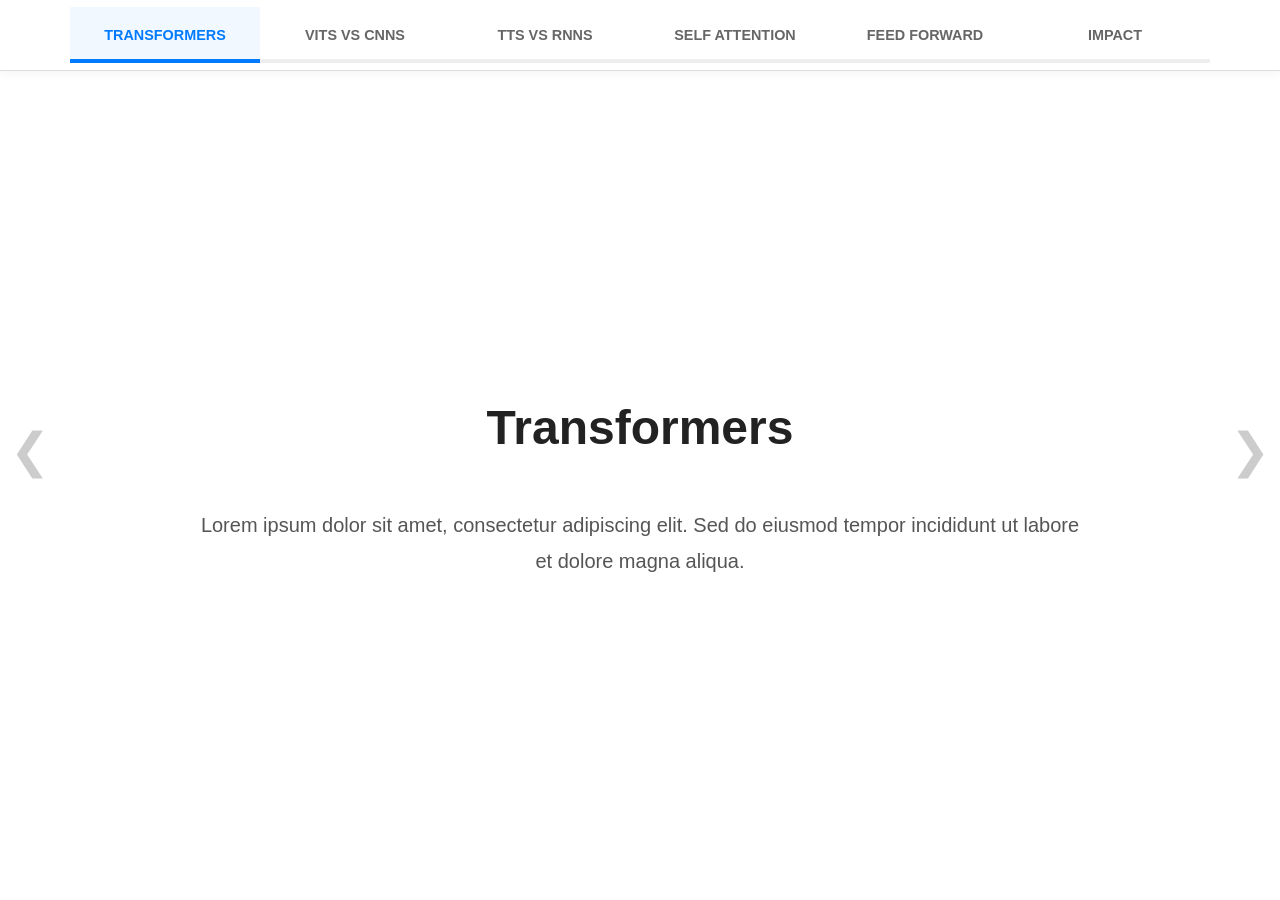
==== index.html @ aa6d5905 "Added main website structure; Added main website styling" ====
<!doctype html>
<html lang="en">
    <head>
        <meta charset="UTF-8" />
        <meta name="viewport" content="width=device-width, initial-scale=1.0" />
        <title>Transformer Models: Changing AI</title>
        <link rel="stylesheet" href="style.css" />
    </head>
    <body>
        <header>
            <button class="hamburger" id="hamburger-menu" aria-label="Menu">
                &#9776;
            </button>
            <nav class="horizontal-menu">
                <div class="completion-bar-container">
                    <div class="completion-bar"></div>
                </div>
                <ul>
                    <li data-page="transformers" class="active">
                        <a href="#transformers">Transformers</a>
                    </li>
                    <li data-page="vision-vs-cnns">
                        <a href="#vision-vs-cnns">ViTs VS CNNs</a>
                    </li>
                    <li data-page="text-vs-rnns">
                        <a href="#text-vs-rnns">TTs VS RNNs</a>
                    </li>
                    <li data-page="self-attention">
                        <a href="#self-attention">Self Attention</a>
                    </li>
                    <li data-page="feed-forward">
                        <a href="#feed-forward">Feed Forward</a>
                    </li>
                    <li data-page="how-changed-ai">
                        <a href="#how-changed-ai">Impact</a>
                    </li>
                </ul>
            </nav>
        </header>

        <main class="content-wrapper">
            <section id="transformers" class="page active">
                <h1>Transformers</h1>
                <p>
                    Lorem ipsum dolor sit amet, consectetur adipiscing elit. Sed
                    do eiusmod tempor incididunt ut labore et dolore magna
                    aliqua.
                </p>
            </section>

            <section id="vision-vs-cnns" class="page">
                <h1>Vision Transformers VS CNNs</h1>
                <p>
                    Ut enim ad minim veniam, quis nostrud exercitation ullamco
                    laboris nisi ut aliquip ex ea commodo consequat.
                </p>
            </section>

            <section id="text-vs-rnns" class="page">
                <h1>Text Transformers VS RNNs</h1>
                <p>
                    Duis aute irure dolor in reprehenderit in voluptate velit
                    esse cillum dolore eu fugiat nulla pariatur.
                </p>
            </section>

            <section id="self-attention" class="page">
                <h1>Self Attention</h1>
                <p>
                    Excepteur sint occaecat cupidatat non proident, sunt in
                    culpa qui officia deserunt mollit anim id est laborum.
                </p>
            </section>

            <section id="feed-forward" class="page">
                <h1>Feed Forward</h1>
                <p>
                    Curabitur pretium tincidunt lacus. Nulla gravida orci a
                    odio. Nullam varius, turpis et commodo pharetra, est eros
                    bibendum elit.
                </p>
            </section>

            <section id="how-changed-ai" class="page">
                <h1>How Transformers Changed AI</h1>
                <p>
                    Fusce aliquet accumsan sapien. Etiam quis quam. Etiam fersit
                    amet veroeros feugiat tempus.
                </p>
            </section>
        </main>

        <div class="navigation-buttons">
            <button id="left-button" class="nav-button">&#10094;</button>
            <button id="right-button" class="nav-button">&#10095;</button>
        </div>

        <script src="script.js"></script>
    </body>
</html>
---- style.css ----
/* General Reset and Body Styles */
body {
    font-family: "Segoe UI", Tahoma, Geneva, Verdana, sans-serif;
    margin: 0;
    padding: 0;
    overflow-x: hidden;
    background-color: #f8f9fa;
    color: #333;
}

/* Header and Navigation */
header {
    background-color: #ffffff;
    border-bottom: 1px solid #ddd;
    position: fixed;
    width: 100%;
    height: 70px;
    top: 0;
    left: 0;
    z-index: 2000;
    display: flex;
    align-items: center;
    box-shadow: 0 2px 10px rgba(0, 0, 0, 0.05);
}

.hamburger {
    display: none;
    background: none;
    border: none;
    font-size: 2rem;
    cursor: pointer;
    padding: 0 20px;
    color: #333;
    z-index: 2100;
}

.horizontal-menu {
    width: 100%;
    max-width: 1400px;
    margin: 0 auto;
    padding: 0 70px; /* Space for the global arrow buttons area */
    box-sizing: border-box;
    position: relative;
}

.horizontal-menu ul {
    list-style: none;
    padding: 0;
    margin: 0;
    display: flex;
    justify-content: space-between;
    align-items: center;
    flex-wrap: nowrap; /* Force constant horizontal line */
}

.horizontal-menu li {
    flex: 1;
    text-align: center;
    min-width: 120px; /* Force minimum size to prevent overlap */
}

.horizontal-menu a {
    display: block;
    padding: 20px 5px;
    text-decoration: none;
    color: #666;
    font-size: 0.9rem;
    font-weight: 600;
    text-transform: uppercase;
    transition: all 0.3s ease;
    white-space: nowrap;
}

.horizontal-menu li.active a {
    color: #007bff;
    background-color: rgba(0, 123, 255, 0.05);
}

.horizontal-menu a:hover {
    color: #007bff;
}

/* Completion Bar Container */
/* Positioned exactly at the bottom of the header, constrained to menu width */
.completion-bar-container {
    position: absolute;
    bottom: 0;
    left: 70px;
    right: 70px;
    height: 4px;
    background-color: #eee;
    z-index: 2001;
}

.completion-bar {
    height: 100%;
    width: 0%;
    background-color: #007bff;
    transition: width 0.4s cubic-bezier(0.4, 0, 0.2, 1);
}

/* Global Navigation Buttons (LEFT/RIGHT) */
.navigation-buttons {
    position: fixed;
    top: 0;
    left: 0;
    width: 100%;
    height: 100vh;
    pointer-events: none; /* Let clicks pass to content unless hitting a button */
    z-index: 1500;
}

.nav-button {
    pointer-events: all;
    position: absolute;
    top: 50%;
    transform: translateY(-50%);
    width: 60px;
    height: 300px; /* Tall and thin */
    background-color: transparent;
    border: none;
    font-size: 3rem;
    color: rgba(0, 0, 0, 0.2);
    cursor: pointer;
    display: flex;
    align-items: center;
    justify-content: center;
    transition: all 0.3s ease;
    user-select: none;
}

.nav-button:hover:not(:disabled) {
    color: #007bff;
    background-color: rgba(0, 123, 255, 0.05);
}

.nav-button:disabled {
    opacity: 0.1;
    cursor: default;
}

#left-button {
    left: 0;
    border-radius: 0 10px 10px 0;
}

#right-button {
    right: 0;
    border-radius: 10px 0 0 10px;
}

/* Main Content Wrapper */
.content-wrapper {
    display: flex;
    width: 600vw; /* 6 pages * 100vw */
    height: 100vh;
    transition: transform 0.6s cubic-bezier(0.645, 0.045, 0.355, 1);
}

/* Individual Page Sections */
.page {
    width: 100vw;
    height: 100vh;
    box-sizing: border-box;
    padding: 100px 80px 40px 80px; /* Top padding to clear header */
    display: flex;
    flex-direction: column;
    justify-content: center;
    align-items: center;
    text-align: center;
    background-color: #ffffff;
}

/* Alternating background colors for sections */
.page:nth-child(even) {
    background-color: #fcfcfc;
}

.page h1 {
    font-size: 3rem;
    margin-bottom: 2rem;
    color: #222;
}

.page p {
    font-size: 1.25rem;
    max-width: 900px;
    line-height: 1.8;
    color: #555;
}

/* Responsive adjustments */
@media (max-width: 900px) {
    .hamburger {
        display: block;
    }

    .horizontal-menu {
        display: none;
        position: fixed;
        top: 70px;
        left: 0;
        width: 100%;
        height: auto;
        background-color: #ffffff;
        padding: 10px 0;
        box-shadow: 0 10px 10px rgba(0, 0, 0, 0.05);
    }

    .horizontal-menu.active {
        display: block;
    }

    .horizontal-menu ul {
        flex-direction: column;
        align-items: center;
    }

    .horizontal-menu li {
        width: 100%;
        min-width: unset;
    }

    .horizontal-menu a {
        padding: 15px 0;
    }

    .completion-bar-container {
        display: none;
    }

    .nav-button {
        height: 150px;
        width: 40px;
        font-size: 2rem;
    }

    .page h1 {
        font-size: 2rem;
    }

    .page p {
        font-size: 1rem;
    }
}
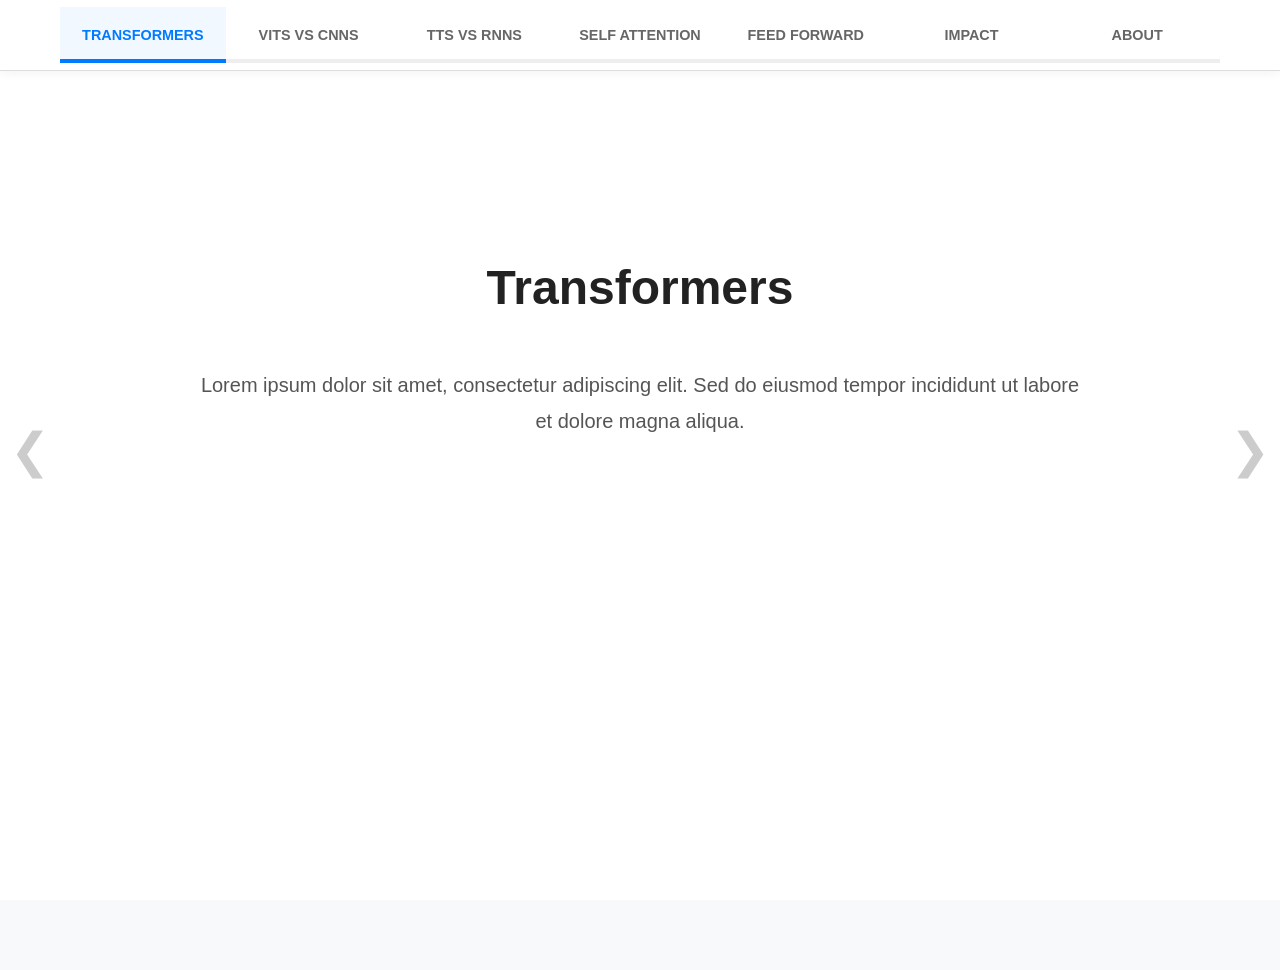
==== commit 60812400: "Added about page placeholder; Added mobile header and hamburger menu; Added layout frame for page 2" ====
--- a/index.html
+++ b/index.html
@@ -11,6 +11,10 @@
             <button class="hamburger" id="hamburger-menu" aria-label="Menu">
                 &#9776;
             </button>
+            <span
+                class="mobile-page-title"
+                id="mobile-current-page-title"
+            ></span>
             <nav class="horizontal-menu">
                 <div class="completion-bar-container">
                     <div class="completion-bar"></div>
@@ -34,6 +38,9 @@
                     <li data-page="how-changed-ai">
                         <a href="#how-changed-ai">Impact</a>
                     </li>
+                    <li data-page="about">
+                        <a href="#about">About</a>
+                    </li>
                 </ul>
             </nav>
         </header>
@@ -50,10 +57,167 @@
 
             <section id="vision-vs-cnns" class="page">
                 <h1>Vision Transformers VS CNNs</h1>
-                <p>
-                    Ut enim ad minim veniam, quis nostrud exercitation ullamco
-                    laboris nisi ut aliquip ex ea commodo consequat.
-                </p>
+
+                <p class="centered-paragraph">
+                    The landscape of computer vision has been dramatically
+                    reshaped by the advent of Vision Transformers (ViTs),
+                    challenging the long-standing dominance of Convolutional
+                    Neural Networks (CNNs). While CNNs excel at capturing local
+                    patterns through their hierarchical convolutional filters,
+                    ViTs leverage self-attention mechanisms to model global
+                    relationships across image patches.
+                </p>
+
+                <div class="two-column-section">
+                    <div class="column image-left">
+                        <img
+                            src="placeholder_cnn.jpg"
+                            alt="CNN Architecture Diagram"
+                            style="width: 100%; height: auto"
+                        />
+                    </div>
+                    <div class="column text-right">
+                        <p>
+                            CNNs have been the workhorse of computer vision for
+                            years, thanks to their ability to learn spatial
+                            hierarchies. Their convolutional layers act like
+                            feature detectors, starting with simple edges and
+                            textures and building up to complex object parts.
+                            This inductive bias makes them highly efficient for
+                            image tasks, especially when data is limited.
+                        </p>
+                    </div>
+                </div>
+
+                <div class="two-column-section">
+                    <div class="column text-left">
+                        <p>
+                            Vision Transformers, on the other hand, treat an
+                            image as a sequence of flattened patches. The
+                            self-attention mechanism then allows each patch to
+                            attend to all other patches, enabling the model to
+                            capture long-range dependencies and global context.
+                            This approach, while computationally intensive, has
+                            shown remarkable performance, particularly on
+                            large-scale datasets.
+                        </p>
+                    </div>
+                    <div class="column image-right">
+                        <img
+                            src="placeholder_vit.jpg"
+                            alt="ViT Architecture Diagram"
+                            style="width: 100%; height: auto"
+                        />
+                    </div>
+                </div>
+
+                <div class="triple-image-gallery">
+                    <img src="placeholder_img1.jpg" alt="Image 1" />
+                    <img src="placeholder_img2.jpg" alt="Image 2" />
+                    <img src="placeholder_img3.jpg" alt="Image 3" />
+                </div>
+
+                <p class="long-paragraph">
+                    The debate between ViTs and CNNs is not about which is
+                    universally superior, but rather about their complementary
+                    strengths. CNNs offer strong inductive biases beneficial for
+                    image data, requiring less data to train effectively. ViTs,
+                    with their attention-based global reasoning, can achieve
+                    state-of-the-art results, especially when trained on massive
+                    datasets, and show promise in unifying sequence and vision
+                    modeling. Hybrid architectures that combine elements of both
+                    are also emerging as a promising direction, aiming to
+                    leverage the best of both worlds. The choice often depends
+                    on the specific task, dataset size, and computational
+                    resources available.
+                </p>
+
+                <div class="double-image-gallery">
+                    <figure>
+                        <img
+                            src="placeholder_vit_vs_cnn_a.jpg"
+                            alt="ViT vs CNN Comparison A"
+                        />
+                        <figcaption>CNN Feature Maps</figcaption>
+                    </figure>
+                    <figure>
+                        <img
+                            src="placeholder_vit_vs_cnn_b.jpg"
+                            alt="ViT vs CNN Comparison B"
+                        />
+                        <figcaption>ViT Attention Heatmap</figcaption>
+                    </figure>
+                </div>
+
+                <p>
+                    Performance metrics often show ViTs catching up or
+                    surpassing CNNs on benchmarks like ImageNet, especially with
+                    larger models and training data. However, CNNs remain
+                    competitive and often more efficient for many real-world
+                    applications where data might be scarce or computational
+                    budgets are tight.
+                </p>
+
+                <div class="single-image-block">
+                    <img
+                        src="placeholder_hybrid.jpg"
+                        alt="Hybrid Model Diagram"
+                    />
+                </div>
+
+                <p>
+                    The ongoing research aims to bridge the gap, developing more
+                    data-efficient ViTs and more globally-aware CNNs.
+                    Understanding the fundamental differences in how these
+                    architectures process information is key to choosing the
+                    right tool for a given computer vision problem.
+                </p>
+
+                <div class="table-container">
+                    <table>
+                        <thead>
+                            <tr>
+                                <th>Feature</th>
+                                <th>CNN</th>
+                                <th>ViT</th>
+                            </tr>
+                        </thead>
+                        <tbody>
+                            <tr>
+                                <td>Primary Mechanism</td>
+                                <td>Convolutional Filters</td>
+                                <td>Self-Attention</td>
+                            </tr>
+                            <tr>
+                                <td>Data Processing</td>
+                                <td>Local Receptive Fields</td>
+                                <td>Global Context (via patches)</td>
+                            </tr>
+                            <tr>
+                                <td>Inductive Bias</td>
+                                <td>
+                                    Strong (locality, translation invariance)
+                                </td>
+                                <td>Weak (learned from data)</td>
+                            </tr>
+                            <tr>
+                                <td>Data Requirements</td>
+                                <td>Moderate</td>
+                                <td>High</td>
+                            </tr>
+                            <tr>
+                                <td>Performance (Large Data)</td>
+                                <td>Excellent</td>
+                                <td>State-of-the-art</td>
+                            </tr>
+                            <tr>
+                                <td>Efficiency (Small Data)</td>
+                                <td>Higher</td>
+                                <td>Lower</td>
+                            </tr>
+                        </tbody>
+                    </table>
+                </div>
             </section>
 
             <section id="text-vs-rnns" class="page">
@@ -87,6 +251,24 @@
                     Fusce aliquet accumsan sapien. Etiam quis quam. Etiam fersit
                     amet veroeros feugiat tempus.
                 </p>
+            </section>
+
+            <section id="about" class="page">
+                <h1>About This Project</h1>
+                <p>
+                    This single-page website was created to demonstrate the
+                    impact of Transformer models on the field of Artificial
+                    Intelligence. It covers key concepts, comparisons with
+                    traditional models, and how Transformers have revolutionized
+                    various domains from Natural Language Processing to Computer
+                    Vision.
+                </p>
+                <p>
+                    The design emphasizes a sequential viewing experience with
+                    horizontal scrolling, a dynamic completion bar, and
+                    intuitive navigation.
+                </p>
+                <p>Made with HTML, CSS, and JavaScript.</p>
             </section>
         </main>
 
--- a/style.css
+++ b/style.css
@@ -6,6 +6,7 @@
     overflow-x: hidden;
     background-color: #f8f9fa;
     color: #333;
+    scroll-behavior: smooth; /* Added for smooth scrolling */
 }
 
 /* Header and Navigation */
@@ -34,11 +35,22 @@
     z-index: 2100;
 }
 
+.mobile-page-title {
+    display: none; /* Hidden by default on desktop */
+    font-size: 1.1rem;
+    font-weight: 600;
+    color: #333;
+    text-transform: uppercase;
+    white-space: nowrap;
+    overflow: hidden;
+    text-overflow: ellipsis;
+}
+
 .horizontal-menu {
     width: 100%;
-    max-width: 1400px;
-    margin: 0 auto;
-    padding: 0 70px; /* Space for the global arrow buttons area */
+    max-width: 100%;
+    margin: 0;
+    padding: 0 60px; /* Match button width */
     box-sizing: border-box;
     position: relative;
 }
@@ -85,8 +97,8 @@
 .completion-bar-container {
     position: absolute;
     bottom: 0;
-    left: 70px;
-    right: 70px;
+    left: 60px;
+    right: 60px;
     height: 4px;
     background-color: #eee;
     z-index: 2001;
@@ -152,23 +164,29 @@
 /* Main Content Wrapper */
 .content-wrapper {
     display: flex;
-    width: 600vw; /* 6 pages * 100vw */
+    width: 700vw; /* 7 pages * 100vw */
     height: 100vh;
+    padding-top: 70px; /* Push content down to clear the fixed header */
     transition: transform 0.6s cubic-bezier(0.645, 0.045, 0.355, 1);
 }
 
 /* Individual Page Sections */
 .page {
     width: 100vw;
-    height: 100vh;
+    height: calc(
+        100vh - 70px
+    ); /* Adjust height to fit below header (header height is 70px) */
     box-sizing: border-box;
-    padding: 100px 80px 40px 80px; /* Top padding to clear header */
+    padding: 40px 80px; /* Internal padding, top space handled by .content-wrapper */
     display: flex;
     flex-direction: column;
-    justify-content: center;
+    /* Removed justify-content: center to allow content to start from top */
     align-items: center;
     text-align: center;
     background-color: #ffffff;
+    overflow-y: auto; /* Enable vertical scrolling for content that exceeds page height */
+    padding-top: 150px; /* Adjusted internal top padding to position title lower */
+    padding-bottom: 40px; /* Add internal bottom padding to text */
 }
 
 /* Alternating background colors for sections */
@@ -191,8 +209,19 @@
 
 /* Responsive adjustments */
 @media (max-width: 900px) {
+    header {
+        justify-content: space-between; /* Distribute items */
+    }
+
     .hamburger {
         display: block;
+    }
+
+    .mobile-page-title {
+        display: block; /* Show on mobile */
+        flex-grow: 1; /* Take available space */
+        text-align: center; /* Center the text */
+        margin-right: 20px; /* Space from right edge or next element */
     }
 
     .horizontal-menu {
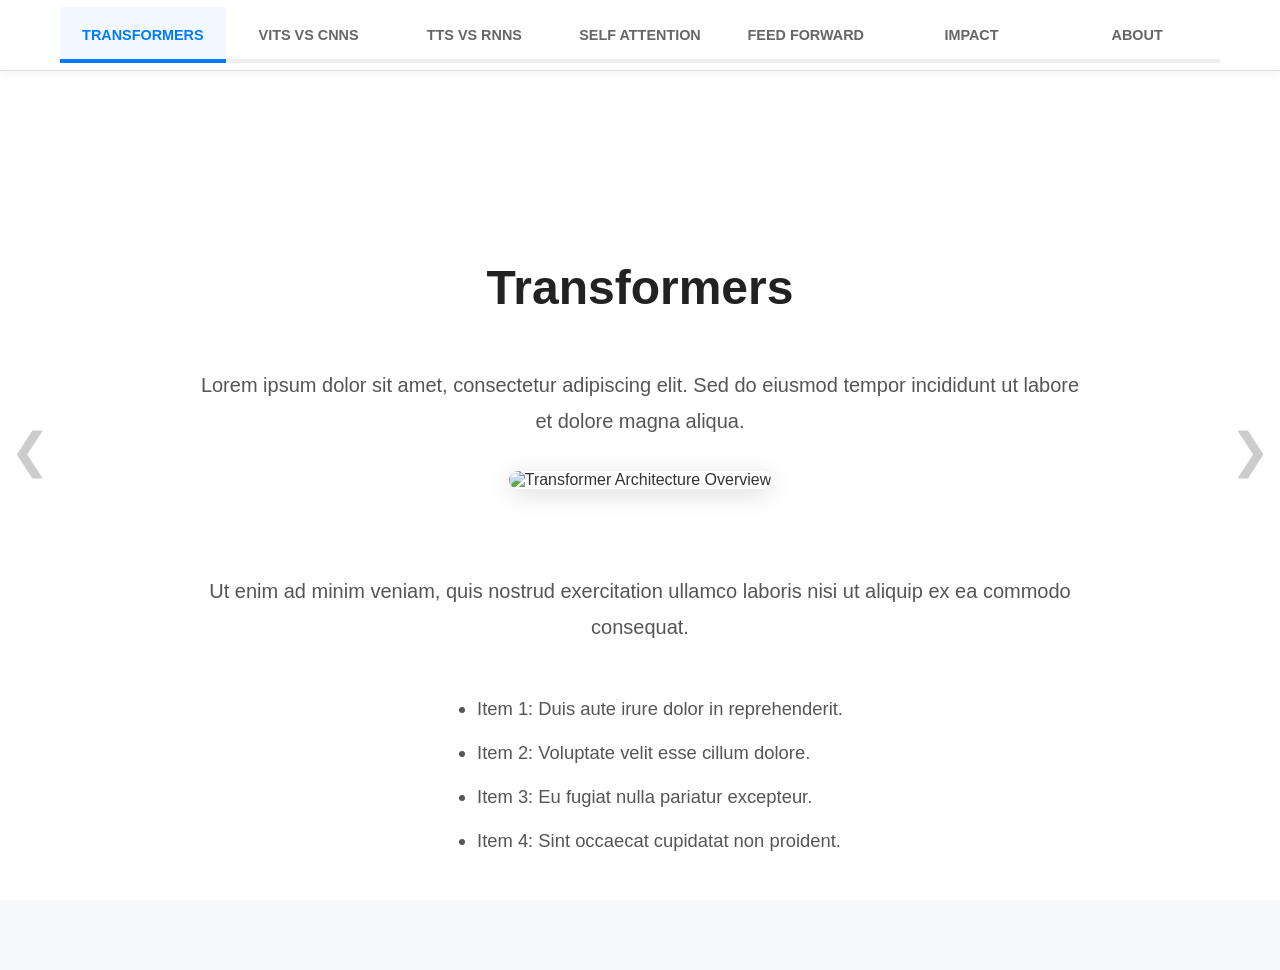
==== commit 8228f6b4: "Added layout for pages 1 and 5; Fixed about page duplicate bug" ====
--- a/index.html
+++ b/index.html
@@ -53,6 +53,36 @@
                     do eiusmod tempor incididunt ut labore et dolore magna
                     aliqua.
                 </p>
+                <div class="single-image-block">
+                    <img
+                        src="placeholder_trans1.jpg"
+                        alt="Transformer Architecture Overview"
+                    />
+                </div>
+                <p>
+                    Ut enim ad minim veniam, quis nostrud exercitation ullamco
+                    laboris nisi ut aliquip ex ea commodo consequat.
+                </p>
+                <ul>
+                    <li>Item 1: Duis aute irure dolor in reprehenderit.</li>
+                    <li>Item 2: Voluptate velit esse cillum dolore.</li>
+                    <li>Item 3: Eu fugiat nulla pariatur excepteur.</li>
+                    <li>Item 4: Sint occaecat cupidatat non proident.</li>
+                </ul>
+                <div class="two-column-section">
+                    <div class="column text-left">
+                        <p>
+                            Sunt in culpa qui officia deserunt mollit anim id
+                            est laborum. Curabitur pretium tincidunt lacus.
+                        </p>
+                    </div>
+                    <div class="column image-right">
+                        <img
+                            src="placeholder_trans2.jpg"
+                            alt="Attention Mechanism"
+                        />
+                    </div>
+                </div>
             </section>
 
             <section id="vision-vs-cnns" class="page">
@@ -223,26 +253,180 @@
             <section id="text-vs-rnns" class="page">
                 <h1>Text Transformers VS RNNs</h1>
                 <p>
+                    Lorem ipsum dolor sit amet, consectetur adipiscing elit.
+                    Vestibulum in neque et nisl elementum pretium.
+                </p>
+                <div class="single-image-block">
+                    <img
+                        src="placeholder_rnn_vs_transformer.jpg"
+                        alt="RNN vs Transformer"
+                    />
+                </div>
+                <p>
+                    Sed do eiusmod tempor incididunt ut labore et dolore magna
+                    aliqua. Ut enim ad minim veniam, quis nostrud exercitation
+                    ullamco laboris.
+                </p>
+                <ol>
+                    <li>Item 1: Consectetur adipiscing elit.</li>
+                    <li>Item 2: Mauris vitae ultricies leo integer.</li>
+                    <li>Item 3: Pharetra massa massa ultricies mi.</li>
+                </ol>
+                <p>
                     Duis aute irure dolor in reprehenderit in voluptate velit
                     esse cillum dolore eu fugiat nulla pariatur.
                 </p>
+                <ol>
+                    <li>Item A: Vel pretium lectus quam id leo in.</li>
+                    <li>Item B: Cras sed felis eget velit aliquet sagittis.</li>
+                    <li>Item C: Ornare suspendisse sed nisi lacus sed.</li>
+                </ol>
             </section>
 
             <section id="self-attention" class="page">
                 <h1>Self Attention</h1>
                 <p>
+                    Ut enim ad minim veniam, quis nostrud exercitation ullamco
+                    laboris nisi ut aliquip ex ea commodo consequat.
+                </p>
+                <div class="two-column-section">
+                    <div class="column text-left">
+                        <p>
+                            Duis aute irure dolor in reprehenderit in voluptate
+                            velit esse cillum dolore eu fugiat nulla pariatur.
+                        </p>
+                    </div>
+                    <div class="column image-right">
+                        <img
+                            src="placeholder_sa1.jpg"
+                            alt="Self Attention Part 1"
+                        />
+                    </div>
+                </div>
+                <p>
                     Excepteur sint occaecat cupidatat non proident, sunt in
                     culpa qui officia deserunt mollit anim id est laborum.
                 </p>
+                <div class="single-image-block">
+                    <img src="placeholder_sa2.jpg" alt="Attention Matrix" />
+                </div>
+                <p>
+                    Curabitur pretium tincidunt lacus. Nulla gravida orci a
+                    odio. Nullam varius, turpis et commodo pharetra, est eros
+                    bibendum.
+                </p>
+                <div class="two-column-section">
+                    <div class="column image-left">
+                        <img
+                            src="placeholder_sa3.jpg"
+                            alt="Queries, Keys, Values"
+                        />
+                    </div>
+                    <div class="column text-right">
+                        <p>
+                            Fusce aliquet accumsan sapien. Etiam quis quam.
+                            Etiam fersit amet veroeros feugiat tempus.
+                        </p>
+                    </div>
+                </div>
+                <p>
+                    Donec pretium vulputate sapien nec sagittis aliquam
+                    malesuada. Elementum tempus egestas sed sed risus pretium
+                    quam vulputate.
+                </p>
+                <div class="two-column-section">
+                    <div class="column text-left">
+                        <p>
+                            Sit amet facilisis magna etiam tempor orci eu
+                            lobortis. Purus ut faucibus pulvinar elementum
+                            integer enim neque.
+                        </p>
+                    </div>
+                    <div class="column image-right">
+                        <img src="placeholder_sa4.jpg" alt="Attention Heads" />
+                    </div>
+                </div>
+                <p>
+                    Leo integer malesuada nunc vel risus commodo viverra
+                    maecenas. Tincidunt tortor aliquam nulla facilisi cras
+                    fermentum odio eu.
+                </p>
+                <div class="single-image-block">
+                    <img
+                        src="placeholder_sa5.jpg"
+                        alt="Scaled Dot-Product Attention"
+                    />
+                </div>
+                <p>
+                    Nisl pretium fusce id velit ut tortor. Pharetra diam sit
+                    amet nisl suscipit adipiscing bibendum est.
+                </p>
+                <ul>
+                    <li>Feature A: Elementum pulvinar etiam non quam.</li>
+                    <li>
+                        Feature B: Risus pretium quam vulputate dignissim
+                        suspendisse.
+                    </li>
+                    <li>
+                        Feature C: Mattis molestie a iaculis at erat
+                        pellentesque.
+                    </li>
+                </ul>
             </section>
 
             <section id="feed-forward" class="page">
                 <h1>Feed Forward</h1>
                 <p>
-                    Curabitur pretium tincidunt lacus. Nulla gravida orci a
-                    odio. Nullam varius, turpis et commodo pharetra, est eros
-                    bibendum elit.
-                </p>
+                    Lorem ipsum dolor sit amet, consectetur adipiscing elit. Sed
+                    do eiusmod tempor incididunt ut labore et dolore magna
+                    aliqua.
+                </p>
+                <div class="single-image-block">
+                    <img
+                        src="placeholder_ff1.jpg"
+                        alt="Feed Forward Diagram 1"
+                    />
+                </div>
+                <ul>
+                    <li>Consectetur adipiscing elit.</li>
+                    <li>Sed do eiusmod tempor incididunt.</li>
+                    <li>Ut labore et dolore magna aliqua.</li>
+                </ul>
+                <p>
+                    Ut enim ad minim veniam, quis nostrud exercitation ullamco
+                    laboris nisi ut aliquip ex ea commodo consequat.
+                </p>
+                <div class="single-image-block">
+                    <img
+                        src="placeholder_ff2.jpg"
+                        alt="Feed Forward Diagram 2"
+                    />
+                </div>
+                <p>
+                    Duis aute irure dolor in reprehenderit in voluptate velit
+                    esse cillum dolore eu fugiat nulla pariatur.
+                </p>
+                <div class="single-image-block">
+                    <img
+                        src="placeholder_ff3.jpg"
+                        alt="Feed Forward Diagram 3"
+                    />
+                </div>
+                <div class="two-column-section">
+                    <div class="column image-left">
+                        <img
+                            src="placeholder_ff4.jpg"
+                            alt="Feed Forward Diagram 4"
+                        />
+                    </div>
+                    <div class="column text-right">
+                        <p>
+                            Excepteur sint occaecat cupidatat non proident, sunt
+                            in culpa qui officia deserunt mollit anim id est
+                            laborum.
+                        </p>
+                    </div>
+                </div>
             </section>
 
             <section id="how-changed-ai" class="page">
@@ -250,6 +434,15 @@
                 <p>
                     Fusce aliquet accumsan sapien. Etiam quis quam. Etiam fersit
                     amet veroeros feugiat tempus.
+                </p>
+                <p>
+                    Donec eu libero sit amet quam egestas semper. Aenean
+                    ultricies mi vitae est. Mauris placerat eleifend leo.
+                    Quisque sit amet est et sapien ullamcorper pharetra.
+                </p>
+                <p>
+                    Vestibulum erat wisi, condimentum sed, commodo vitae, ornare
+                    sit amet, wisi.
                 </p>
             </section>
 
--- a/style.css
+++ b/style.css
@@ -4,9 +4,14 @@
     margin: 0;
     padding: 0;
     overflow-x: hidden;
+    overflow-y: hidden; /* Prevent vertical scrolling for the entire page */
     background-color: #f8f9fa;
     color: #333;
     scroll-behavior: smooth; /* Added for smooth scrolling */
+}
+
+html {
+    overflow-y: hidden; /* Ensure html also cannot scroll vertically */
 }
 
 /* Header and Navigation */
@@ -205,6 +210,148 @@
     max-width: 900px;
     line-height: 1.8;
     color: #555;
+    margin-bottom: 2rem;
+}
+
+.page ul,
+.page ol {
+    text-align: left;
+    max-width: 800px;
+    margin-bottom: 2rem;
+    padding-left: 40px;
+}
+
+.page li {
+    font-size: 1.15rem;
+    line-height: 1.7;
+    margin-bottom: 0.8rem;
+    color: #555;
+}
+
+/* Vision Transformers VS CNNs Section Styles */
+.centered-paragraph {
+    text-align: center;
+    margin: 0 auto 3rem auto;
+}
+
+.two-column-section {
+    display: flex;
+    align-items: center;
+    justify-content: space-between;
+    gap: 60px;
+    margin-bottom: 4rem;
+    width: 100%;
+    max-width: 1100px;
+}
+
+.column {
+    flex: 1;
+    text-align: left;
+}
+
+.column img {
+    border-radius: 12px;
+    box-shadow: 0 4px 20px rgba(0, 0, 0, 0.1);
+}
+
+.triple-image-gallery {
+    display: flex;
+    gap: 20px;
+    margin-bottom: 4rem;
+    width: 100%;
+    max-width: 1100px;
+}
+
+.triple-image-gallery img {
+    flex: 1;
+    width: 30%;
+    border-radius: 8px;
+    box-shadow: 0 2px 10px rgba(0, 0, 0, 0.1);
+}
+
+.long-paragraph {
+    column-count: 2;
+    column-gap: 40px;
+    text-align: left;
+    margin-bottom: 4rem;
+    max-width: 1100px;
+}
+
+.double-image-gallery {
+    display: flex;
+    gap: 30px;
+    margin-bottom: 4rem;
+    width: 100%;
+    max-width: 1100px;
+}
+
+.double-image-gallery figure {
+    flex: 1;
+    margin: 0;
+}
+
+.double-image-gallery img {
+    width: 100%;
+    border-radius: 10px;
+    margin-bottom: 10px;
+}
+
+.double-image-gallery figcaption {
+    font-style: italic;
+    color: #777;
+    font-size: 0.9rem;
+}
+
+.single-image-block {
+    margin-bottom: 4rem;
+    width: 100%;
+    max-width: 800px;
+}
+
+.single-image-block img {
+    width: 100%;
+    border-radius: 15px;
+    box-shadow: 0 5px 25px rgba(0, 0, 0, 0.15);
+}
+
+.table-container {
+    width: 100%;
+    max-width: 1100px;
+    margin-bottom: 4rem;
+    overflow-x: auto;
+}
+
+table {
+    width: 100%;
+    border-collapse: collapse;
+    background: white;
+    border-radius: 8px;
+    overflow: hidden;
+    box-shadow: 0 2px 15px rgba(0, 0, 0, 0.05);
+}
+
+th,
+td {
+    padding: 15px 20px;
+    text-align: left;
+    border-bottom: 1px solid #eee;
+}
+
+th {
+    background-color: #007bff;
+    color: white;
+    font-weight: 600;
+    text-transform: uppercase;
+    font-size: 0.85rem;
+    letter-spacing: 0.05em;
+}
+
+tr:last-child td {
+    border-bottom: none;
+}
+
+tr:nth-child(even) {
+    background-color: #f9f9f9;
 }
 
 /* Responsive adjustments */
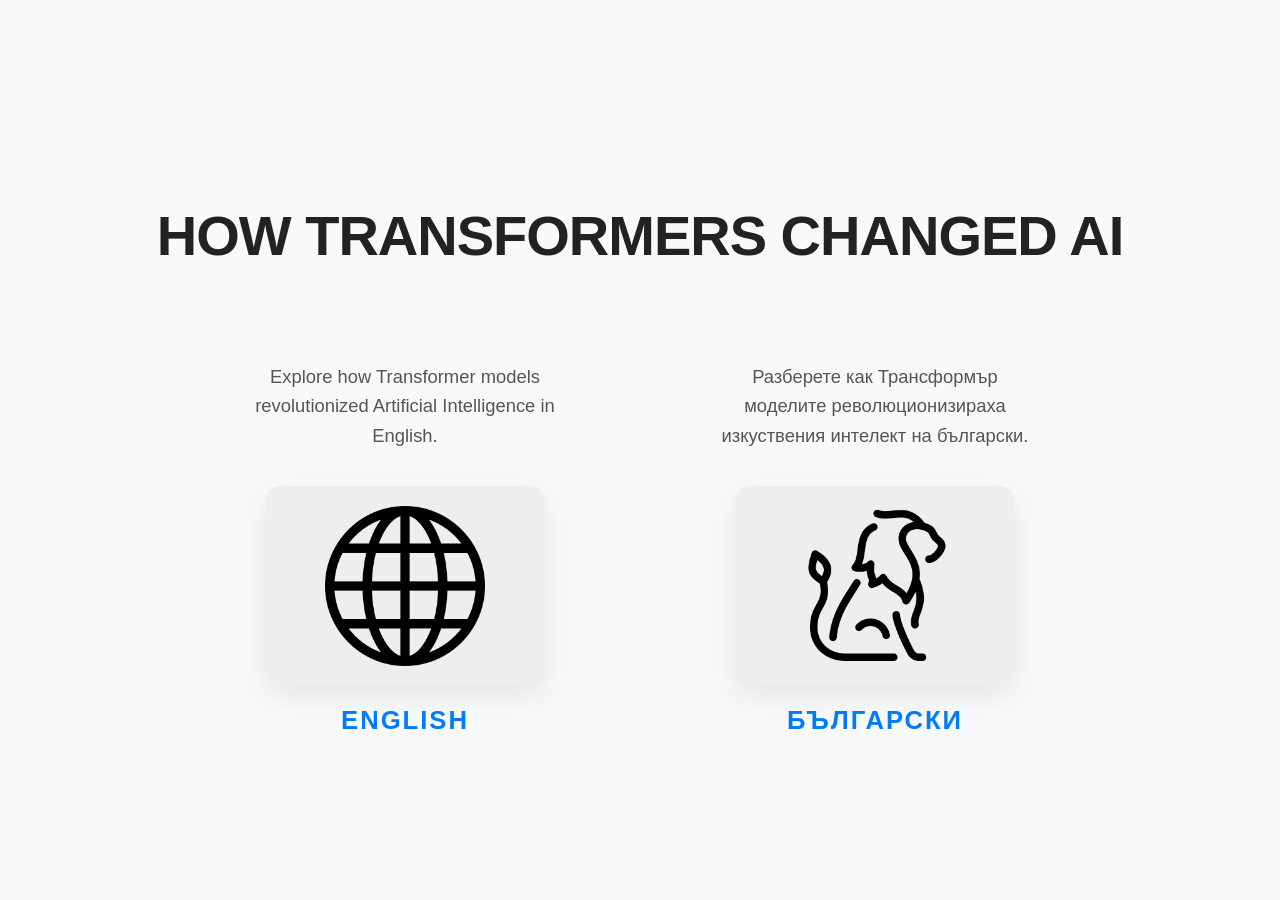
==== commit 92603367: "Added welcome page and language selector" ====
--- a/index.html
+++ b/index.html
@@ -3,473 +3,161 @@
     <head>
         <meta charset="UTF-8" />
         <meta name="viewport" content="width=device-width, initial-scale=1.0" />
-        <title>Transformer Models: Changing AI</title>
+        <title>Transformer Models - Language Selection</title>
         <link rel="stylesheet" href="style.css" />
+        <style>
+            /* Specific styles for the landing page to ensure centering and layout */
+            body {
+                display: flex;
+                justify-content: center;
+                align-items: center;
+                height: 100vh;
+                margin: 0;
+                padding: 0;
+                text-align: center;
+                flex-direction: column;
+                background-color: #f8f9fa;
+                font-family: "Segoe UI", Tahoma, Geneva, Verdana, sans-serif;
+                overflow: hidden; /* Selection page is a single fixed viewport */
+            }
+            .selection-container {
+                width: 100%;
+                max-width: 1200px;
+                padding: 20px;
+                box-sizing: border-box;
+            }
+            .main-title {
+                font-size: 3.5rem;
+                font-weight: 800;
+                color: #222;
+                margin-bottom: 5rem;
+                text-transform: uppercase;
+                letter-spacing: -1px;
+            }
+            .buttons-container {
+                display: flex;
+                gap: 150px; /* Increased spacing between buttons */
+                justify-content: center;
+                align-items: flex-start;
+                flex-wrap: wrap;
+            }
+            .lang-column {
+                display: flex;
+                flex-direction: column;
+                align-items: center;
+                max-width: 320px;
+            }
+            .welcome-text {
+                font-size: 1.15rem;
+                line-height: 1.6;
+                margin-bottom: 2.5rem;
+                color: #555;
+                height: 80px; /* Ensures buttons align even if text lengths differ */
+                display: flex;
+                align-items: center;
+                justify-content: center;
+            }
+            .lang-button {
+                text-decoration: none;
+                color: inherit;
+                display: flex;
+                flex-direction: column;
+                align-items: center;
+                transition:
+                    transform 0.3s ease,
+                    opacity 0.3s ease;
+            }
+            .lang-button:hover {
+                transform: scale(1.05);
+                opacity: 0.9;
+            }
+            .image-box {
+                width: 280px;
+                height: 200px;
+                background-color: #eee;
+                border-radius: 16px;
+                margin-bottom: 20px;
+                display: flex;
+                align-items: center;
+                justify-content: center;
+                overflow: hidden;
+                box-shadow: 0 10px 30px rgba(0, 0, 0, 0.08);
+            }
+            .image-box img {
+                width: 100%;
+                height: 100%;
+                object-fit: contain; /* Using contain to respect icons like internet.png/lion.png */
+                padding: 20px;
+                box-sizing: border-box;
+            }
+            .btn-text {
+                font-size: 1.6rem;
+                font-weight: 700;
+                color: #007bff;
+                text-transform: uppercase;
+                letter-spacing: 2px;
+            }
+
+            @media (max-width: 768px) {
+                .main-title {
+                    font-size: 2.5rem;
+                    margin-bottom: 3rem;
+                }
+                .buttons-container {
+                    gap: 60px;
+                }
+                .welcome-text {
+                    display: none;
+                    height: auto;
+                    margin-bottom: 1.5rem;
+                }
+                .image-box {
+                    width: 220px;
+                    height: 160px;
+                }
+            }
+        </style>
     </head>
     <body>
-        <header>
-            <button class="hamburger" id="hamburger-menu" aria-label="Menu">
-                &#9776;
-            </button>
-            <span
-                class="mobile-page-title"
-                id="mobile-current-page-title"
-            ></span>
-            <nav class="horizontal-menu">
-                <div class="completion-bar-container">
-                    <div class="completion-bar"></div>
-                </div>
-                <ul>
-                    <li data-page="transformers" class="active">
-                        <a href="#transformers">Transformers</a>
-                    </li>
-                    <li data-page="vision-vs-cnns">
-                        <a href="#vision-vs-cnns">ViTs VS CNNs</a>
-                    </li>
-                    <li data-page="text-vs-rnns">
-                        <a href="#text-vs-rnns">TTs VS RNNs</a>
-                    </li>
-                    <li data-page="self-attention">
-                        <a href="#self-attention">Self Attention</a>
-                    </li>
-                    <li data-page="feed-forward">
-                        <a href="#feed-forward">Feed Forward</a>
-                    </li>
-                    <li data-page="how-changed-ai">
-                        <a href="#how-changed-ai">Impact</a>
-                    </li>
-                    <li data-page="about">
-                        <a href="#about">About</a>
-                    </li>
-                </ul>
-            </nav>
-        </header>
+        <div class="selection-container">
+            <!-- Big English-only centered title -->
+            <h1 class="main-title">How Transformers changed AI</h1>
 
-        <main class="content-wrapper">
-            <section id="transformers" class="page active">
-                <h1>Transformers</h1>
-                <p>
-                    Lorem ipsum dolor sit amet, consectetur adipiscing elit. Sed
-                    do eiusmod tempor incididunt ut labore et dolore magna
-                    aliqua.
-                </p>
-                <div class="single-image-block">
-                    <img
-                        src="placeholder_trans1.jpg"
-                        alt="Transformer Architecture Overview"
-                    />
-                </div>
-                <p>
-                    Ut enim ad minim veniam, quis nostrud exercitation ullamco
-                    laboris nisi ut aliquip ex ea commodo consequat.
-                </p>
-                <ul>
-                    <li>Item 1: Duis aute irure dolor in reprehenderit.</li>
-                    <li>Item 2: Voluptate velit esse cillum dolore.</li>
-                    <li>Item 3: Eu fugiat nulla pariatur excepteur.</li>
-                    <li>Item 4: Sint occaecat cupidatat non proident.</li>
-                </ul>
-                <div class="two-column-section">
-                    <div class="column text-left">
-                        <p>
-                            Sunt in culpa qui officia deserunt mollit anim id
-                            est laborum. Curabitur pretium tincidunt lacus.
-                        </p>
-                    </div>
-                    <div class="column image-right">
-                        <img
-                            src="placeholder_trans2.jpg"
-                            alt="Attention Mechanism"
-                        />
-                    </div>
-                </div>
-            </section>
-
-            <section id="vision-vs-cnns" class="page">
-                <h1>Vision Transformers VS CNNs</h1>
-
-                <p class="centered-paragraph">
-                    The landscape of computer vision has been dramatically
-                    reshaped by the advent of Vision Transformers (ViTs),
-                    challenging the long-standing dominance of Convolutional
-                    Neural Networks (CNNs). While CNNs excel at capturing local
-                    patterns through their hierarchical convolutional filters,
-                    ViTs leverage self-attention mechanisms to model global
-                    relationships across image patches.
-                </p>
-
-                <div class="two-column-section">
-                    <div class="column image-left">
-                        <img
-                            src="placeholder_cnn.jpg"
-                            alt="CNN Architecture Diagram"
-                            style="width: 100%; height: auto"
-                        />
-                    </div>
-                    <div class="column text-right">
-                        <p>
-                            CNNs have been the workhorse of computer vision for
-                            years, thanks to their ability to learn spatial
-                            hierarchies. Their convolutional layers act like
-                            feature detectors, starting with simple edges and
-                            textures and building up to complex object parts.
-                            This inductive bias makes them highly efficient for
-                            image tasks, especially when data is limited.
-                        </p>
-                    </div>
+            <div class="buttons-container">
+                <!-- English Column -->
+                <div class="lang-column">
+                    <p class="welcome-text">
+                        Explore how Transformer models revolutionized Artificial
+                        Intelligence in English.
+                    </p>
+                    <a href="content_en.html" class="lang-button">
+                        <div class="image-box">
+                            <img
+                                src="img/internet.png"
+                                alt="English language selection icon"
+                            />
+                        </div>
+                        <span class="btn-text">English</span>
+                    </a>
                 </div>
 
-                <div class="two-column-section">
-                    <div class="column text-left">
-                        <p>
-                            Vision Transformers, on the other hand, treat an
-                            image as a sequence of flattened patches. The
-                            self-attention mechanism then allows each patch to
-                            attend to all other patches, enabling the model to
-                            capture long-range dependencies and global context.
-                            This approach, while computationally intensive, has
-                            shown remarkable performance, particularly on
-                            large-scale datasets.
-                        </p>
-                    </div>
-                    <div class="column image-right">
-                        <img
-                            src="placeholder_vit.jpg"
-                            alt="ViT Architecture Diagram"
-                            style="width: 100%; height: auto"
-                        />
-                    </div>
+                <!-- Bulgarian Column -->
+                <div class="lang-column">
+                    <p class="welcome-text">
+                        Разберете как Трансформър моделите революционизираха
+                        изкуствения интелект на български.
+                    </p>
+                    <a href="content_bg.html" class="lang-button">
+                        <div class="image-box">
+                            <img
+                                src="img/lion.png"
+                                alt="Избор на български език"
+                            />
+                        </div>
+                        <span class="btn-text">Български</span>
+                    </a>
                 </div>
-
-                <div class="triple-image-gallery">
-                    <img src="placeholder_img1.jpg" alt="Image 1" />
-                    <img src="placeholder_img2.jpg" alt="Image 2" />
-                    <img src="placeholder_img3.jpg" alt="Image 3" />
-                </div>
-
-                <p class="long-paragraph">
-                    The debate between ViTs and CNNs is not about which is
-                    universally superior, but rather about their complementary
-                    strengths. CNNs offer strong inductive biases beneficial for
-                    image data, requiring less data to train effectively. ViTs,
-                    with their attention-based global reasoning, can achieve
-                    state-of-the-art results, especially when trained on massive
-                    datasets, and show promise in unifying sequence and vision
-                    modeling. Hybrid architectures that combine elements of both
-                    are also emerging as a promising direction, aiming to
-                    leverage the best of both worlds. The choice often depends
-                    on the specific task, dataset size, and computational
-                    resources available.
-                </p>
-
-                <div class="double-image-gallery">
-                    <figure>
-                        <img
-                            src="placeholder_vit_vs_cnn_a.jpg"
-                            alt="ViT vs CNN Comparison A"
-                        />
-                        <figcaption>CNN Feature Maps</figcaption>
-                    </figure>
-                    <figure>
-                        <img
-                            src="placeholder_vit_vs_cnn_b.jpg"
-                            alt="ViT vs CNN Comparison B"
-                        />
-                        <figcaption>ViT Attention Heatmap</figcaption>
-                    </figure>
-                </div>
-
-                <p>
-                    Performance metrics often show ViTs catching up or
-                    surpassing CNNs on benchmarks like ImageNet, especially with
-                    larger models and training data. However, CNNs remain
-                    competitive and often more efficient for many real-world
-                    applications where data might be scarce or computational
-                    budgets are tight.
-                </p>
-
-                <div class="single-image-block">
-                    <img
-                        src="placeholder_hybrid.jpg"
-                        alt="Hybrid Model Diagram"
-                    />
-                </div>
-
-                <p>
-                    The ongoing research aims to bridge the gap, developing more
-                    data-efficient ViTs and more globally-aware CNNs.
-                    Understanding the fundamental differences in how these
-                    architectures process information is key to choosing the
-                    right tool for a given computer vision problem.
-                </p>
-
-                <div class="table-container">
-                    <table>
-                        <thead>
-                            <tr>
-                                <th>Feature</th>
-                                <th>CNN</th>
-                                <th>ViT</th>
-                            </tr>
-                        </thead>
-                        <tbody>
-                            <tr>
-                                <td>Primary Mechanism</td>
-                                <td>Convolutional Filters</td>
-                                <td>Self-Attention</td>
-                            </tr>
-                            <tr>
-                                <td>Data Processing</td>
-                                <td>Local Receptive Fields</td>
-                                <td>Global Context (via patches)</td>
-                            </tr>
-                            <tr>
-                                <td>Inductive Bias</td>
-                                <td>
-                                    Strong (locality, translation invariance)
-                                </td>
-                                <td>Weak (learned from data)</td>
-                            </tr>
-                            <tr>
-                                <td>Data Requirements</td>
-                                <td>Moderate</td>
-                                <td>High</td>
-                            </tr>
-                            <tr>
-                                <td>Performance (Large Data)</td>
-                                <td>Excellent</td>
-                                <td>State-of-the-art</td>
-                            </tr>
-                            <tr>
-                                <td>Efficiency (Small Data)</td>
-                                <td>Higher</td>
-                                <td>Lower</td>
-                            </tr>
-                        </tbody>
-                    </table>
-                </div>
-            </section>
-
-            <section id="text-vs-rnns" class="page">
-                <h1>Text Transformers VS RNNs</h1>
-                <p>
-                    Lorem ipsum dolor sit amet, consectetur adipiscing elit.
-                    Vestibulum in neque et nisl elementum pretium.
-                </p>
-                <div class="single-image-block">
-                    <img
-                        src="placeholder_rnn_vs_transformer.jpg"
-                        alt="RNN vs Transformer"
-                    />
-                </div>
-                <p>
-                    Sed do eiusmod tempor incididunt ut labore et dolore magna
-                    aliqua. Ut enim ad minim veniam, quis nostrud exercitation
-                    ullamco laboris.
-                </p>
-                <ol>
-                    <li>Item 1: Consectetur adipiscing elit.</li>
-                    <li>Item 2: Mauris vitae ultricies leo integer.</li>
-                    <li>Item 3: Pharetra massa massa ultricies mi.</li>
-                </ol>
-                <p>
-                    Duis aute irure dolor in reprehenderit in voluptate velit
-                    esse cillum dolore eu fugiat nulla pariatur.
-                </p>
-                <ol>
-                    <li>Item A: Vel pretium lectus quam id leo in.</li>
-                    <li>Item B: Cras sed felis eget velit aliquet sagittis.</li>
-                    <li>Item C: Ornare suspendisse sed nisi lacus sed.</li>
-                </ol>
-            </section>
-
-            <section id="self-attention" class="page">
-                <h1>Self Attention</h1>
-                <p>
-                    Ut enim ad minim veniam, quis nostrud exercitation ullamco
-                    laboris nisi ut aliquip ex ea commodo consequat.
-                </p>
-                <div class="two-column-section">
-                    <div class="column text-left">
-                        <p>
-                            Duis aute irure dolor in reprehenderit in voluptate
-                            velit esse cillum dolore eu fugiat nulla pariatur.
-                        </p>
-                    </div>
-                    <div class="column image-right">
-                        <img
-                            src="placeholder_sa1.jpg"
-                            alt="Self Attention Part 1"
-                        />
-                    </div>
-                </div>
-                <p>
-                    Excepteur sint occaecat cupidatat non proident, sunt in
-                    culpa qui officia deserunt mollit anim id est laborum.
-                </p>
-                <div class="single-image-block">
-                    <img src="placeholder_sa2.jpg" alt="Attention Matrix" />
-                </div>
-                <p>
-                    Curabitur pretium tincidunt lacus. Nulla gravida orci a
-                    odio. Nullam varius, turpis et commodo pharetra, est eros
-                    bibendum.
-                </p>
-                <div class="two-column-section">
-                    <div class="column image-left">
-                        <img
-                            src="placeholder_sa3.jpg"
-                            alt="Queries, Keys, Values"
-                        />
-                    </div>
-                    <div class="column text-right">
-                        <p>
-                            Fusce aliquet accumsan sapien. Etiam quis quam.
-                            Etiam fersit amet veroeros feugiat tempus.
-                        </p>
-                    </div>
-                </div>
-                <p>
-                    Donec pretium vulputate sapien nec sagittis aliquam
-                    malesuada. Elementum tempus egestas sed sed risus pretium
-                    quam vulputate.
-                </p>
-                <div class="two-column-section">
-                    <div class="column text-left">
-                        <p>
-                            Sit amet facilisis magna etiam tempor orci eu
-                            lobortis. Purus ut faucibus pulvinar elementum
-                            integer enim neque.
-                        </p>
-                    </div>
-                    <div class="column image-right">
-                        <img src="placeholder_sa4.jpg" alt="Attention Heads" />
-                    </div>
-                </div>
-                <p>
-                    Leo integer malesuada nunc vel risus commodo viverra
-                    maecenas. Tincidunt tortor aliquam nulla facilisi cras
-                    fermentum odio eu.
-                </p>
-                <div class="single-image-block">
-                    <img
-                        src="placeholder_sa5.jpg"
-                        alt="Scaled Dot-Product Attention"
-                    />
-                </div>
-                <p>
-                    Nisl pretium fusce id velit ut tortor. Pharetra diam sit
-                    amet nisl suscipit adipiscing bibendum est.
-                </p>
-                <ul>
-                    <li>Feature A: Elementum pulvinar etiam non quam.</li>
-                    <li>
-                        Feature B: Risus pretium quam vulputate dignissim
-                        suspendisse.
-                    </li>
-                    <li>
-                        Feature C: Mattis molestie a iaculis at erat
-                        pellentesque.
-                    </li>
-                </ul>
-            </section>
-
-            <section id="feed-forward" class="page">
-                <h1>Feed Forward</h1>
-                <p>
-                    Lorem ipsum dolor sit amet, consectetur adipiscing elit. Sed
-                    do eiusmod tempor incididunt ut labore et dolore magna
-                    aliqua.
-                </p>
-                <div class="single-image-block">
-                    <img
-                        src="placeholder_ff1.jpg"
-                        alt="Feed Forward Diagram 1"
-                    />
-                </div>
-                <ul>
-                    <li>Consectetur adipiscing elit.</li>
-                    <li>Sed do eiusmod tempor incididunt.</li>
-                    <li>Ut labore et dolore magna aliqua.</li>
-                </ul>
-                <p>
-                    Ut enim ad minim veniam, quis nostrud exercitation ullamco
-                    laboris nisi ut aliquip ex ea commodo consequat.
-                </p>
-                <div class="single-image-block">
-                    <img
-                        src="placeholder_ff2.jpg"
-                        alt="Feed Forward Diagram 2"
-                    />
-                </div>
-                <p>
-                    Duis aute irure dolor in reprehenderit in voluptate velit
-                    esse cillum dolore eu fugiat nulla pariatur.
-                </p>
-                <div class="single-image-block">
-                    <img
-                        src="placeholder_ff3.jpg"
-                        alt="Feed Forward Diagram 3"
-                    />
-                </div>
-                <div class="two-column-section">
-                    <div class="column image-left">
-                        <img
-                            src="placeholder_ff4.jpg"
-                            alt="Feed Forward Diagram 4"
-                        />
-                    </div>
-                    <div class="column text-right">
-                        <p>
-                            Excepteur sint occaecat cupidatat non proident, sunt
-                            in culpa qui officia deserunt mollit anim id est
-                            laborum.
-                        </p>
-                    </div>
-                </div>
-            </section>
-
-            <section id="how-changed-ai" class="page">
-                <h1>How Transformers Changed AI</h1>
-                <p>
-                    Fusce aliquet accumsan sapien. Etiam quis quam. Etiam fersit
-                    amet veroeros feugiat tempus.
-                </p>
-                <p>
-                    Donec eu libero sit amet quam egestas semper. Aenean
-                    ultricies mi vitae est. Mauris placerat eleifend leo.
-                    Quisque sit amet est et sapien ullamcorper pharetra.
-                </p>
-                <p>
-                    Vestibulum erat wisi, condimentum sed, commodo vitae, ornare
-                    sit amet, wisi.
-                </p>
-            </section>
-
-            <section id="about" class="page">
-                <h1>About This Project</h1>
-                <p>
-                    This single-page website was created to demonstrate the
-                    impact of Transformer models on the field of Artificial
-                    Intelligence. It covers key concepts, comparisons with
-                    traditional models, and how Transformers have revolutionized
-                    various domains from Natural Language Processing to Computer
-                    Vision.
-                </p>
-                <p>
-                    The design emphasizes a sequential viewing experience with
-                    horizontal scrolling, a dynamic completion bar, and
-                    intuitive navigation.
-                </p>
-                <p>Made with HTML, CSS, and JavaScript.</p>
-            </section>
-        </main>
-
-        <div class="navigation-buttons">
-            <button id="left-button" class="nav-button">&#10094;</button>
-            <button id="right-button" class="nav-button">&#10095;</button>
+            </div>
         </div>
-
-        <script src="script.js"></script>
     </body>
 </html>
